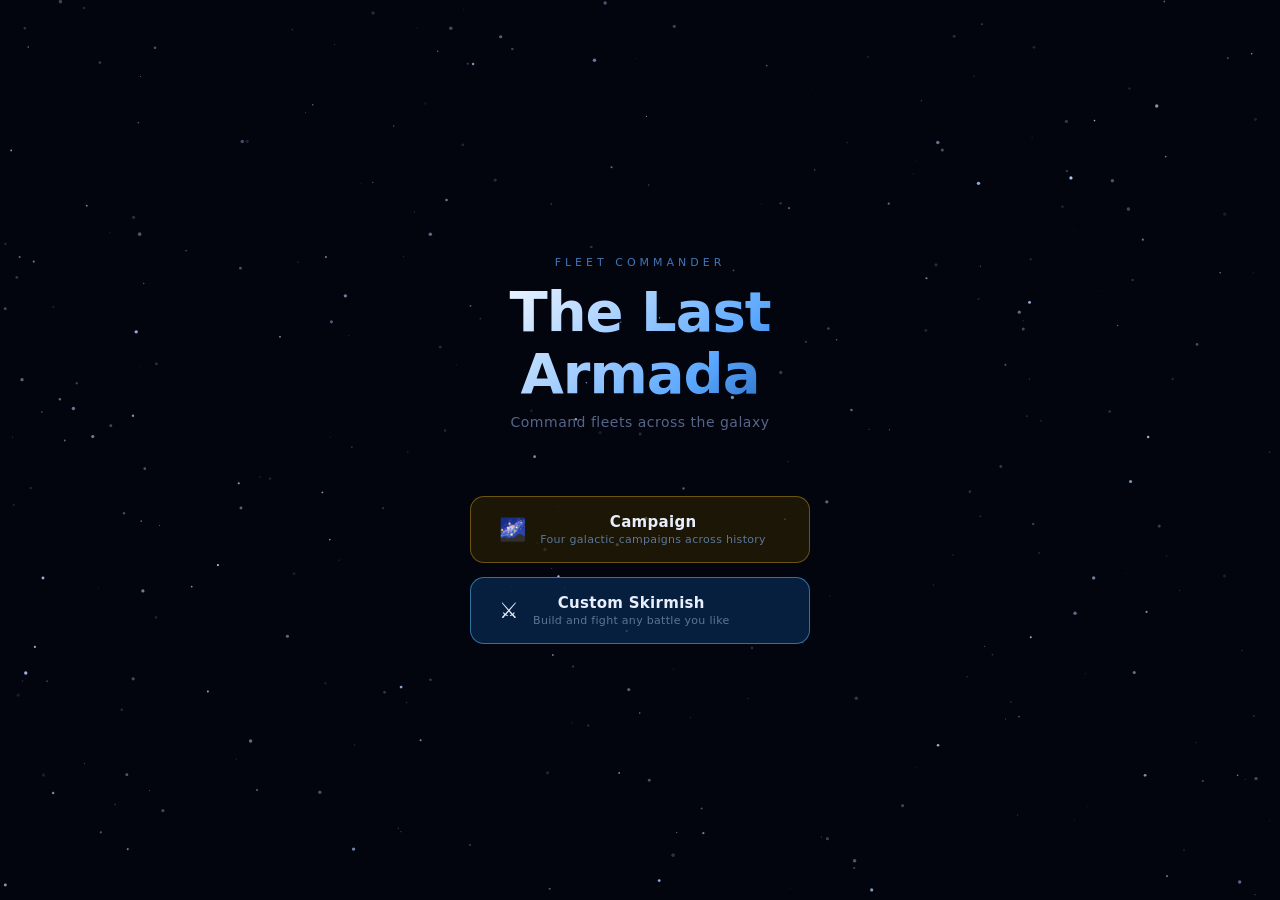
==== index.html @ a5ff1ead "Add files via upload" ====
<!doctype html>
<html lang="en">
<head>
  <meta charset="utf-8"/>
  <meta name="viewport" content="width=device-width,initial-scale=1"/>
  <title>Fleet Commander: The Last Armada</title>
  <style>
  *{box-sizing:border-box;margin:0;padding:0}
  html,body{height:100%;overflow:hidden;background:#02040e;color:#e8eefc;
    font-family:ui-sans-serif,system-ui,-apple-system,Segoe UI,Roboto,Arial}

  /* ── Starfield ──────────────────────────────────────────── */
  #stars{position:fixed;inset:0;z-index:0;pointer-events:none}

  /* ── Main layout ────────────────────────────────────────── */
  #app{position:relative;z-index:1;width:100%;height:100%;display:flex;flex-direction:column;align-items:center;justify-content:center}

  /* ── Title ──────────────────────────────────────────────── */
  .m-title-block{text-align:center;margin-bottom:52px}
  .m-eyebrow{font-size:11px;letter-spacing:4px;text-transform:uppercase;color:#5aa7ff;opacity:.7;margin-bottom:12px}
  .m-title{
    font-size:clamp(28px,5vw,56px);font-weight:900;letter-spacing:-1px;line-height:1.1;
    background:linear-gradient(135deg,#ffffff 0%,#a8d0ff 40%,#5aa7ff 70%,#1a5aaa 100%);
    -webkit-background-clip:text;-webkit-text-fill-color:transparent;background-clip:text;
  }
  .m-subtitle{font-size:14px;color:#556688;margin-top:10px;letter-spacing:.5px}

  /* ── Main menu buttons ──────────────────────────────────── */
  #mainMenu{display:flex;flex-direction:column;gap:14px;align-items:center;width:340px}
  .m-btn{
    width:100%;padding:16px 28px;border-radius:14px;border:1px solid rgba(90,150,255,.35);
    background:rgba(10,20,48,.7);color:#e8eefc;font-size:15px;font-weight:600;cursor:pointer;
    font-family:inherit;letter-spacing:.3px;transition:.18s;
    display:flex;align-items:center;gap:14px;
  }
  .m-btn:hover{border-color:rgba(90,150,255,.9);background:rgba(20,40,100,.7);
    box-shadow:0 0 28px rgba(90,150,255,.18);transform:translateY(-2px)}
  .m-btn:active{transform:translateY(0)}
  .m-btn-icon{font-size:22px;flex-shrink:0}
  .m-btn-text{}
  .m-btn-label{font-size:15px;font-weight:700}
  .m-btn-desc{font-size:11px;color:#5a7799;margin-top:2px;font-weight:400}

  .m-btn.primary{border-color:rgba(90,200,255,.5);background:rgba(10,40,80,.75)}
  .m-btn.primary:hover{border-color:rgba(90,200,255,.95);box-shadow:0 0 32px rgba(90,200,255,.2)}
  .m-btn.gold{border-color:rgba(255,200,40,.35);background:rgba(40,30,5,.7)}
  .m-btn.gold:hover{border-color:rgba(255,200,40,.9);box-shadow:0 0 28px rgba(255,200,40,.15)}

  /* ── Campaign select screen ─────────────────────────────── */
  #campaignSelect{display:none;flex-direction:column;gap:0;width:min(900px,95vw);max-height:90vh}
  .cs-hdr{display:flex;align-items:center;gap:16px;margin-bottom:28px}
  .cs-back{background:none;border:1px solid rgba(80,100,180,.4);color:#8899bb;border-radius:8px;
    padding:7px 16px;cursor:pointer;font-family:inherit;font-size:13px;transition:.15s}
  .cs-back:hover{border-color:#5aa7ff;color:#aaccff}
  .cs-hdr h2{font-size:22px;font-weight:800;color:#cce4ff;letter-spacing:.3px}
  .cs-hdr span{font-size:12px;color:#445566;margin-left:4px}

  .campaigns-grid{display:grid;grid-template-columns:repeat(auto-fill,minmax(390px,1fr));gap:16px;overflow-y:auto;padding-bottom:8px}
  .camp-card{
    background:rgba(8,14,32,.85);border:1px solid rgba(30,55,120,.5);border-radius:14px;
    padding:20px 22px;cursor:pointer;transition:.2s;position:relative;overflow:hidden;
  }
  .camp-card:hover{border-color:rgba(90,150,255,.7);transform:translateY(-3px);box-shadow:0 8px 32px rgba(0,0,0,.5)}
  .camp-card::before{content:'';position:absolute;inset:0;background:linear-gradient(135deg,rgba(90,150,255,.04),transparent 60%);pointer-events:none}
  .cc-era{font-size:9px;text-transform:uppercase;letter-spacing:1.5px;color:#445566;margin-bottom:6px}
  .cc-num{font-size:11px;font-weight:700;letter-spacing:.5px;margin-bottom:8px}
  .cc-name{font-size:17px;font-weight:800;color:#ddeeff;margin-bottom:10px;line-height:1.25}
  .cc-meta{display:flex;gap:8px;flex-wrap:wrap;margin-bottom:12px}
  .cc-tag{font-size:10px;padding:3px 9px;border-radius:99px;border:1px solid;font-weight:600;letter-spacing:.3px}
  .cc-desc{font-size:12px;color:#556688;line-height:1.55;margin-bottom:14px}
  .cc-factions{display:flex;gap:6px;flex-wrap:wrap;margin-bottom:12px}
  .cc-faction-pill{font-size:10px;padding:3px 10px;border-radius:99px;border:1px solid rgba(255,255,255,.1);
    background:rgba(0,0,0,.3);font-weight:600}
  .cc-obj{font-size:11px;color:#3ddc97;padding:8px 12px;background:rgba(60,220,150,.06);
    border:1px solid rgba(60,220,150,.18);border-radius:8px;display:flex;align-items:center;gap:8px}
  .cc-planets{font-size:10px;color:#5a7799;margin-top:8px}

  /* ── Campaign map screen ────────────────────────────────── */
  #campaignMap{display:none;flex-direction:column;width:100vw;height:100vh;position:fixed;inset:0;z-index:50;background:#02040e}

  /* Loaded dynamically by campaign.js */
  </style>
</head>
<body>
<canvas id="stars"></canvas>

<div id="app">
  <!-- Main menu -->
  <div id="mainMenu">
    <div class="m-title-block">
      <div class="m-eyebrow">Fleet Commander</div>
      <div class="m-title">The Last Armada</div>
      <div class="m-subtitle">Command fleets across the galaxy</div>
    </div>

    <button class="m-btn gold" id="btnCampaign">
      <span class="m-btn-icon">🌌</span>
      <span class="m-btn-text">
        <div class="m-btn-label">Campaign</div>
        <div class="m-btn-desc">Four galactic campaigns across history</div>
      </span>
    </button>

    <button class="m-btn primary" id="btnSkirmish">
      <span class="m-btn-icon">⚔️</span>
      <span class="m-btn-text">
        <div class="m-btn-label">Custom Skirmish</div>
        <div class="m-btn-desc">Build and fight any battle you like</div>
      </span>
    </button>
  </div>

  <!-- Campaign selection -->
  <div id="campaignSelect">
    <div class="cs-hdr">
      <button class="cs-back" id="csBack">← Back</button>
      <h2>Campaigns <span>— Choose your war</span></h2>
    </div>
    <div class="campaigns-grid" id="campaignsGrid"></div>
  </div>
</div>

<!-- Campaign map (full screen, injected by campaign.js) -->
<div id="campaignMap"></div>

<script src="campaign.js"></script>
<script>
(function(){
  // ── Starfield ─────────────────────────────────────────────
  const canvas = document.getElementById('stars');
  const ctx2   = canvas.getContext('2d');
  let stars    = [];
  function resize(){
    canvas.width  = window.innerWidth;
    canvas.height = window.innerHeight;
    stars = Array.from({length:320},()=>({
      x: Math.random()*canvas.width,
      y: Math.random()*canvas.height,
      r: Math.random()*1.5+0.3,
      a: Math.random()*0.8+0.2,
      speed: Math.random()*0.3+0.05,
      twinkle: Math.random()*Math.PI*2,
    }));
  }
  resize();
  window.addEventListener('resize', resize);

  let raf;
  function drawStars(){
    ctx2.clearRect(0,0,canvas.width,canvas.height);
    const t = performance.now()*0.001;
    for(const s of stars){
      const a = s.a*(0.7+0.3*Math.sin(t*s.speed+s.twinkle));
      ctx2.beginPath();
      ctx2.arc(s.x,s.y,s.r,0,Math.PI*2);
      ctx2.fillStyle=`rgba(180,210,255,${a})`;
      ctx2.fill();
    }
    raf = requestAnimationFrame(drawStars);
  }
  drawStars();

  // ── Navigation ────────────────────────────────────────────
  const mainMenu       = document.getElementById('mainMenu');
  const campaignSelect = document.getElementById('campaignSelect');

  document.getElementById('btnSkirmish').addEventListener('click', ()=>{ window.location.href='skirmish.html'; });
  document.getElementById('btnCampaign').addEventListener('click', ()=>{ showCampaignSelect(); });
  document.getElementById('csBack').addEventListener('click', ()=>{ showMain(); });

  function showMain(){
    mainMenu.style.display='flex';
    campaignSelect.style.display='none';
    document.getElementById('campaignMap').style.display='none';
  }
  function showCampaignSelect(){
    mainMenu.style.display='none';
    campaignSelect.style.display='flex';
    renderCampaignCards();
  }

  // ── Campaign cards ────────────────────────────────────────
  function renderCampaignCards(){
    const grid = document.getElementById('campaignsGrid');
    grid.innerHTML = '';
    const DIFF_COLOR = { Easy:'#3ddc97', Medium:'#ffcc33', Hard:'#ff5b5b' };
    for(const c of window.CAMPAIGNS){
      const col = DIFF_COLOR[c.difficulty]||'#aabbcc';
      const card = document.createElement('div');
      card.className = 'camp-card';
      card.innerHTML = `
        <div class="cc-era">${c.era}</div>
        <div class="cc-num" style="color:${col}">${c.id}  ·  ${c.period}</div>
        <div class="cc-name">${c.name}</div>
        <div class="cc-meta">
          <span class="cc-tag" style="color:${col};border-color:${col}33;background:${col}11">${c.difficulty}</span>
          <span class="cc-tag" style="color:#aabbcc;border-color:#aabbcc33;background:#aabbcc11">${c.planets} Planets</span>
        </div>
        <div class="cc-desc">${c.description}</div>
        <div class="cc-factions">${c.factionPills.map(p=>`<span class="cc-faction-pill" style="color:${p.color};border-color:${p.color}44">${p.role}: ${p.name}</span>`).join('')}</div>
        <div class="cc-obj">🎯 ${c.objective}</div>
        <div class="cc-planets">Galaxy: ${c.planets} planets · You start with ${c.startingPlanets} planets</div>
      `;
      card.addEventListener('click', ()=>{
        cancelAnimationFrame(raf);
        window.startCampaign(c.id);
      });
      grid.appendChild(card);
    }
  }

  // Expose navigation helpers for campaign.js
  window._menuShowMain = showMain;
  window._menuShowCampaignSelect = showCampaignSelect;
})();
</script>
</body>
</html>
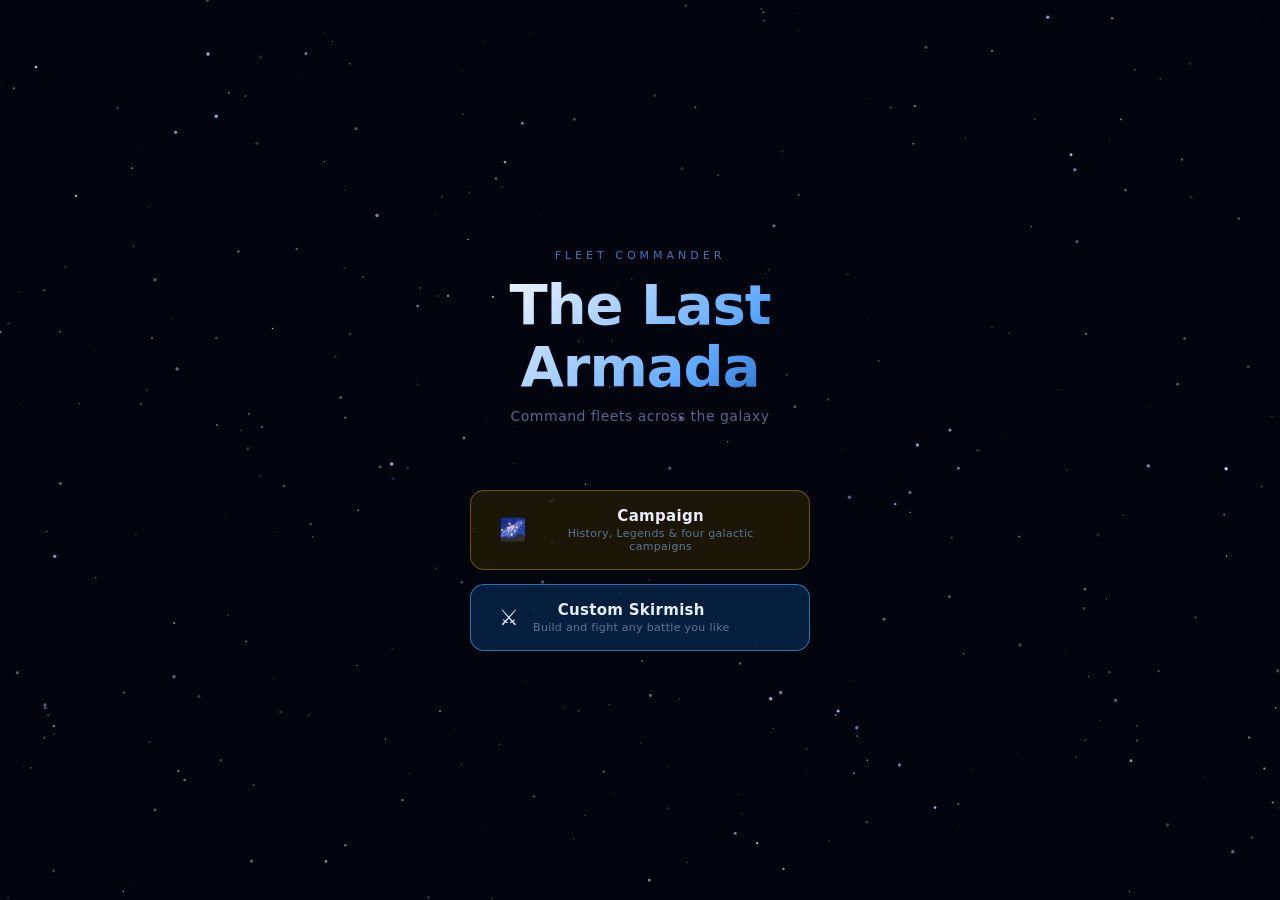
==== commit 9ae06bd1: "Add files via upload" ====
--- a/index.html
+++ b/index.html
@@ -47,15 +47,40 @@
   .m-btn.gold:hover{border-color:rgba(255,200,40,.9);box-shadow:0 0 28px rgba(255,200,40,.15)}
 
   /* ── Campaign select screen ─────────────────────────────── */
-  #campaignSelect{display:none;flex-direction:column;gap:0;width:min(900px,95vw);max-height:90vh}
-  .cs-hdr{display:flex;align-items:center;gap:16px;margin-bottom:28px}
+  /* Fixed overlay so #app overflow:hidden doesn't clip it */
+  #campaignSelect{
+    display:none;
+    position:fixed;
+    inset:0;
+    z-index:10;
+    flex-direction:column;
+    align-items:center;
+    overflow-y:auto;
+    padding:32px 20px 48px;
+    box-sizing:border-box;
+  }
+  .cs-inner{
+    width:min(960px,100%);
+    display:flex;
+    flex-direction:column;
+    flex-shrink:0;
+  }
+  .cs-hdr{display:flex;align-items:center;gap:16px;margin-bottom:20px;flex-shrink:0}
   .cs-back{background:none;border:1px solid rgba(80,100,180,.4);color:#8899bb;border-radius:8px;
     padding:7px 16px;cursor:pointer;font-family:inherit;font-size:13px;transition:.15s}
   .cs-back:hover{border-color:#5aa7ff;color:#aaccff}
   .cs-hdr h2{font-size:22px;font-weight:800;color:#cce4ff;letter-spacing:.3px}
   .cs-hdr span{font-size:12px;color:#445566;margin-left:4px}
-
-  .campaigns-grid{display:grid;grid-template-columns:repeat(auto-fill,minmax(390px,1fr));gap:16px;overflow-y:auto;padding-bottom:8px}
+  .campaigns-grid{
+    display:grid;
+    grid-template-columns:repeat(auto-fill,minmax(380px,1fr));
+    gap:14px;
+    padding:0 0 8px;
+    align-content:start;
+  }
+  .campaigns-grid::-webkit-scrollbar{width:5px}
+  .campaigns-grid::-webkit-scrollbar-track{background:transparent}
+  .campaigns-grid::-webkit-scrollbar-thumb{background:rgba(60,90,180,.35);border-radius:3px}
   .camp-card{
     background:rgba(8,14,32,.85);border:1px solid rgba(30,55,120,.5);border-radius:14px;
     padding:20px 22px;cursor:pointer;transition:.2s;position:relative;overflow:hidden;
@@ -97,7 +122,7 @@
       <span class="m-btn-icon">🌌</span>
       <span class="m-btn-text">
         <div class="m-btn-label">Campaign</div>
-        <div class="m-btn-desc">Four galactic campaigns across history</div>
+        <div class="m-btn-desc">History, Legends &amp; four galactic campaigns</div>
       </span>
     </button>
 
@@ -112,11 +137,13 @@
 
   <!-- Campaign selection -->
   <div id="campaignSelect">
-    <div class="cs-hdr">
-      <button class="cs-back" id="csBack">← Back</button>
-      <h2>Campaigns <span>— Choose your war</span></h2>
+    <div class="cs-inner">
+      <div class="cs-hdr">
+        <button class="cs-back" id="csBack">← Back</button>
+        <h2>Campaigns <span>— Choose your war</span></h2>
+      </div>
+      <div class="campaigns-grid" id="campaignsGrid"></div>
     </div>
-    <div class="campaigns-grid" id="campaignsGrid"></div>
   </div>
 </div>
 
@@ -176,6 +203,7 @@
   function showCampaignSelect(){
     mainMenu.style.display='none';
     campaignSelect.style.display='flex';
+    campaignSelect.scrollTop = 0;
     renderCampaignCards();
   }
 
@@ -184,28 +212,42 @@
     const grid = document.getElementById('campaignsGrid');
     grid.innerHTML = '';
     const DIFF_COLOR = { Easy:'#3ddc97', Medium:'#ffcc33', Hard:'#ff5b5b' };
-    for(const c of window.CAMPAIGNS){
-      const col = DIFF_COLOR[c.difficulty]||'#aabbcc';
-      const card = document.createElement('div');
-      card.className = 'camp-card';
-      card.innerHTML = `
-        <div class="cc-era">${c.era}</div>
-        <div class="cc-num" style="color:${col}">${c.id}  ·  ${c.period}</div>
-        <div class="cc-name">${c.name}</div>
-        <div class="cc-meta">
-          <span class="cc-tag" style="color:${col};border-color:${col}33;background:${col}11">${c.difficulty}</span>
-          <span class="cc-tag" style="color:#aabbcc;border-color:#aabbcc33;background:#aabbcc11">${c.planets} Planets</span>
-        </div>
-        <div class="cc-desc">${c.description}</div>
-        <div class="cc-factions">${c.factionPills.map(p=>`<span class="cc-faction-pill" style="color:${p.color};border-color:${p.color}44">${p.role}: ${p.name}</span>`).join('')}</div>
-        <div class="cc-obj">🎯 ${c.objective}</div>
-        <div class="cc-planets">Galaxy: ${c.planets} planets · You start with ${c.startingPlanets} planets</div>
-      `;
-      card.addEventListener('click', ()=>{
-        cancelAnimationFrame(raf);
-        window.startCampaign(c.id);
-      });
-      grid.appendChild(card);
+    const groups = [
+      { label:'📜 History',   prefix:'h', desc:'Background lore — the wars that shaped the galaxy' },
+      { label:'⚡ Legends',   prefix:'l', desc:'Side stories — rare encounters across realities' },
+      { label:'🌌 Campaigns', prefix:'c', desc:'The main galactic wars' },
+    ];
+    for(const group of groups){
+      const inGroup = window.CAMPAIGNS.filter(c=>c.id.startsWith(group.prefix));
+      if(!inGroup.length) continue;
+      const hdr = document.createElement('div');
+      hdr.style.cssText='grid-column:1/-1;width:100%;padding:8px 2px 8px;border-bottom:1px solid rgba(90,150,255,.15);margin-bottom:2px';
+      hdr.innerHTML=`<span style="font-size:14px;font-weight:800;color:#aaccff">${group.label}</span><span style="font-size:11px;color:#445566;margin-left:10px">${group.desc}</span>`;
+      grid.appendChild(hdr);
+      for(const c of inGroup){
+        const col = DIFF_COLOR[c.difficulty]||'#aabbcc';
+        const idColor = c.id.startsWith('h')?'#ff9933':c.id.startsWith('l')?'#cc77ff':col;
+        const card = document.createElement('div');
+        card.className = 'camp-card';
+        card.innerHTML = `
+          <div class="cc-era">${c.era}</div>
+          <div class="cc-num" style="color:${idColor}">${c.id.toUpperCase()}  ·  ${c.period}</div>
+          <div class="cc-name">${c.name}</div>
+          <div class="cc-meta">
+            <span class="cc-tag" style="color:${col};border-color:${col}33;background:${col}11">${c.difficulty}</span>
+            <span class="cc-tag" style="color:#aabbcc;border-color:#aabbcc33;background:#aabbcc11">${c.planets} Planets</span>
+          </div>
+          <div class="cc-desc">${c.description}</div>
+          <div class="cc-factions">${c.factionPills.map(p=>`<span class="cc-faction-pill" style="color:${p.color};border-color:${p.color}44">${p.role}: ${p.name}</span>`).join('')}</div>
+          <div class="cc-obj">🎯 ${c.objective}</div>
+          <div class="cc-planets">Galaxy: ${c.planets} planets · You start with ${c.startingPlanets} planets</div>
+        `;
+        card.addEventListener('click', ()=>{
+          cancelAnimationFrame(raf);
+          window.startCampaign(c.id);
+        });
+        grid.appendChild(card);
+      }
     }
   }
 
